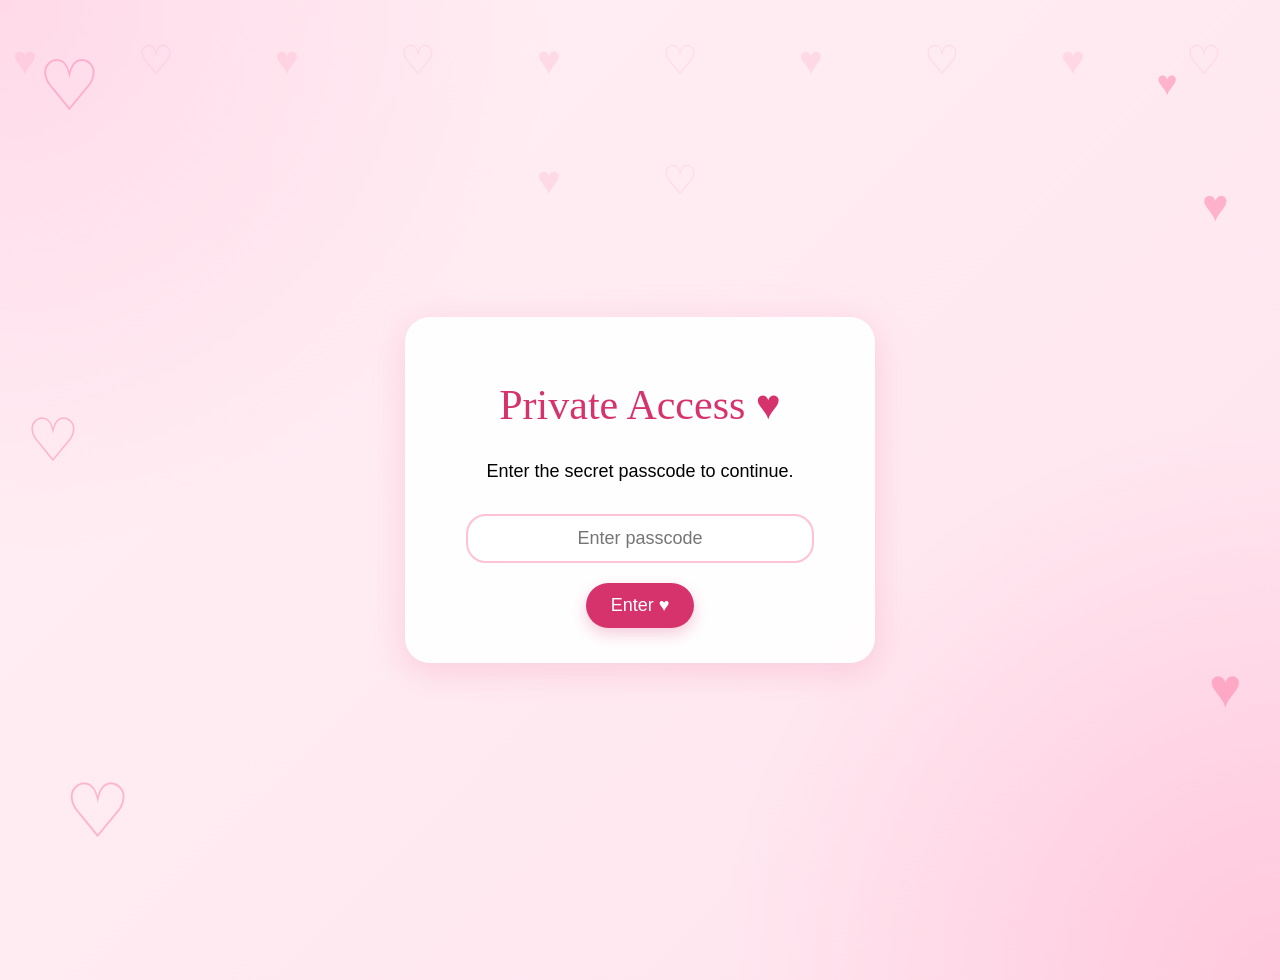
==== index.html @ bd4b5fe3 "Add files via upload Initial website upload" ====
<!DOCTYPE html>
<html lang="en">

<head>
    <meta charset="UTF-8">

    <meta name="viewport" content="width=device-width, initial-scale=1.0">

    <title>A Little Something Just For You ♥️</title>

    <link rel="stylesheet" href="css/style.css">
</head>

<body>

    <!-- FLOATING HEARTS -->
    <div class="heart-decorations">
        <span class="heart heart-1">♡</span>
        <span class="heart heart-2">♥</span>
        <span class="heart heart-3">♡</span>
        <span class="heart heart-4">♥</span>
        <span class="heart heart-5">♡</span>
        <span class="heart heart-6">♥</span>
    </div>


    <!-- PASSWORD SCREEN -->
    <div id="lockScreen" class="lock-screen">

        <div class="lock-card">

            <h1>Private Access ♥️</h1>

            <p>Enter the secret passcode to continue.</p>

            <input
                type="password"
                id="passcodeInput"
                placeholder="Enter passcode"
            >

            <button id="unlockButton">
                Enter ♥️
            </button>

            <p id="errorMessage" class="hidden">
                Wrong passcode 😅 Try again.
            </p>

        </div>

    </div>


    <!-- WELCOME SCREEN -->
    <div id="welcomeScreen" class="welcome-screen hidden">

        <h1>Welcome my beautiful Princess ♥️</h1>

        <p>Te amo!</p>

    </div>


    <!-- MAIN SITE -->
    <div id="siteContent" class="hidden">


        <!-- BACKGROUND MUSIC -->
        <audio id="backgroundMusic" loop>

            <source
                src="audio/one-in-a-million.flac"
                type="audio/flac"
            >

        </audio>


        <!-- NORMAL WEBSITE -->
        <div id="mainCard" class="card">


            <h1>A Little Something Just For You ♥️</h1>

            <p>
                I made this little website just for you.
            </p>


            <!-- HERO VIDEO -->
            <video
                class="hero-video"
                autoplay
                muted
                loop
                playsinline
            >

                <source
                    src="images/hero.gif.mp4"
                    type="video/mp4"
                >

                Your browser does not support the video tag.

            </video>


            <!-- MESSAGE -->
            <div class="message">

                <h2>Why I Made This 💕</h2>

                <p>
                    I wanted to make you something a little different.
                    Something that I built myself using my own hands,
                    just for you.
                </p>

            </div>


            <!-- MEMORIES -->
            <section class="memories">

                <h2>
                    Our Memories

                    <button
                        id="secretHeart"
                        class="secret-heart"
                    >
                        ♥️
                    </button>

                </h2>


                <div class="photo-grid">

                    <img
                        src="images/us-3.jpg"
                        alt="A memory of us."
                    >

                    <img
                        src="images/us-2.jpg"
                        alt="Another memory of us."
                    >

                    <img
                        src="images/us-1.jpg"
                        alt="Another memory of us."
                    >

                </div>

            </section>


            <!-- DATE SURPRISE -->
            <div class="surprise">

                <h2>There's one more thing...</h2>

                <button id="revealButton">
                    Click Me ♥️
                </button>


                <!-- HIDDEN DATE QUESTION -->
                <div id="hiddenMessage" class="hidden">

                    <h2>
                        Will you go on a date with me? ♥️
                    </h2>


                    <div class="date-buttons">

                        <button id="yesButton">
                            Yes! ♥️
                        </button>

                        <button id="notYetButton">
                            Not Yet... 😅
                        </button>

                    </div>


                    <!-- YES RESPONSE -->
                    <div id="yesMessage" class="hidden">

                        <h2>YAYYYY 💕</h2>

                        <p>
                            I knew you'd make the right choice 😌♥️
                        </p>
<div class="countdown-container">

        <h2>Our Cancun Adventure 🌴☀️</h2>

        <p>
            The Countdown to our next adventure together !
        </p>
        
        <p>
            February 13, 2027 - 5:43 AM ♥️
        </p>

        <div class="countdown">

            <div class="time-box">
                <span id="days">00</span>
                <small>Days</small>
            </div>

            <div class="time-box">
                <span id="hours">00</span>
                <small>Hours</small>
            </div>

            <div class="time-box">
                <span id="minutes">00</span>
                <small>Minutes</small>
            </div>

            <div class="time-box">
                <span id="seconds">00</span>
                <small>Seconds</small>
            </div>

        </div>

        <p id="countdownFinished" class="hidden">
            The wait is over! Cancun, here we come! 🌴♥️
        </p>

    </div>

</div>


                    <!-- FUNNY RESPONSE -->
                    <div id="funnyMessage" class="hidden">

                        <h2>
                            It Was Just A Suggestion...
                        </h2>

                        <p>
                            You're going to be my date 😭❤️‍🔥
                        </p>

                        <img
                            class="dog-photo"
                            src="images/dog-date-invitation.jpg"
                            alt="Her dog looking threatening in a funny way"
                        >

                        <p>
                            Consider this your official invitation 🐾♥️
                        </p>

                    </div>

                </div>

            </div>

        </div>
        <!-- END MAIN CARD -->


        <!-- SECRET POEM PAGE -->
        <div id="poemPage" class="poem-page hidden">

            <div class="poem-card">

                <h1>You Found My Secret ♥️</h1>

                <p class="poem-intro">
                    I was wondering if you'd find this.
                </p>

                <!-- OUR CHILDHOOD MEMORY -->
<div class="old-memory">

    <div class="polaroid">

        <img
            src="images/our-first-memory.jpeg"
            alt="A special memory of us from years ago"
        >

        <p>Where our story began ♥️</p>

    </div>

</div>


                <div class="poem">

                    <h2>
                        Four Years Apart, Still Us ❤️
                    </h2>


                    <p>
                        Four years apart, yet somehow still together,<br>
                        holding on through every change in weather.<br>
                        But our story began long before these years,<br>
                        back when we were kids, before these hopes and fears.
                    </p>


                    <p>
                        Not everyone believes in where this road will end,<br>
                        and we've heard the doubts from family and friends.<br>
                        We've faced the distance, criticism, and pain,<br>
                        yet somehow we keep choosing us again.
                    </p>


                    <p>
                        And through it all, we've put our trust in God,<br>
                        even when the path ahead felt long and hard.<br>
                        Maybe we don't know exactly what comes next,<br>
                        but I know whose hand I want to hold through it.
                    </p>


                    <p>
                        Because I loved you when I first decided<br>
                        that one day you were the woman I wanted to marry.<br>
                        I love you now, after everything we've been through,<br>
                        and somehow every year makes me more certain of you.
                    </p>


                    <p>
                        We're not there yet, but we're getting so close.<br>
                        Closer to the life we've talked about the most.<br>
                        No more counting miles or wishing you were near,<br>
                        just waking up together year after year.
                    </p>


                    <p>
                        And I'm impatient—I won't even pretend.<br>
                        I want our home, our family, and everything ahead.<br>
                        I want to spoil you more than you'll ever let me,<br>
                        and spend my life finding new ways to make you happy.
                    </p>


                    <p>
                        We've already made it through so much apart.<br>
                        Imagine what we'll do when distance isn't part<br>
                        of the story anymore—just you and me, together,<br>
                        finally beginning the rest of our forever. ❤️
                    </p>

                </div>


                <!-- RETURN TO MAIN WEBSITE -->
                <button
                    id="backFromPoem"
                    class="back-button"
                >
                    ← Back to us ♥️
                </button>

            </div>

        </div>
        <!-- END SECRET POEM -->


    </div>
    <!-- END SITE CONTENT -->


    <script src="js/script.js"></script>

</body>

</html>
---- css/style.css ----
/* ================================
   PAGE / BACKGROUND
================================ */

body {
    font-family: Arial, sans-serif;
    text-align: center;

    background:
        radial-gradient(circle at top left, #ffd9e8, transparent 35%),
        radial-gradient(circle at bottom right, #ffc7dc, transparent 35%),
        linear-gradient(135deg, #fff0f5, #ffe4ee);

    margin: 0;
    padding: 40px;

    position: relative;
    min-height: 100vh;
}


/* ================================
   SMALL BACKGROUND HEARTS
================================ */

body::before {
    content: "♥  ♡  ♥  ♡  ♥  ♡  ♥  ♡  ♥  ♡  ♥  ♡";

    position: fixed;
    top: 0;
    left: 0;

    width: 100%;
    height: 100%;

    font-size: 40px;
    line-height: 120px;
    letter-spacing: 45px;

    color: #ff8fb3;
    opacity: 0.20;

    pointer-events: none;
    z-index: -1;

    overflow: hidden;
}


/* ================================
   MAIN CARD
================================ */

.card {
    background-color: rgba(255, 255, 255, 0.92);
    max-width: 600px;
    margin: 0 auto;
    padding: 30px;
    border-radius: 25px;

    box-shadow:
        0 10px 30px rgba(214, 51, 108, 0.12),
        0 0 35px rgba(255, 180, 210, 0.15);

    backdrop-filter: blur(6px);

    position: relative;
    z-index: 2;
}

.card:hover {
    transform: translateY(-3px);

    box-shadow:
        0 14px 35px rgba(214, 51, 108, 0.16),
        0 0 40px rgba(255, 180, 210, 0.18);
}


/* ================================
   HEADINGS / TEXT
================================ */

h1,
h2 {
    font-family: "Brush Script MT", "Segoe Script", cursive;
    font-weight: normal;
}

h1 {
    color: #d6336c;
    font-size: 42px;
}

h2 {
    font-size: 30px;
}

p {
    font-family: Arial, sans-serif;
    font-size: 18px;
    line-height: 1.6;
}


/* ================================
   MAIN IMAGE
================================ */

.main-photo {
    width: 100%;
    max-width: 440px;
    height: auto;

    border-radius: 20px;
}


/* ================================
   HERO VIDEO
================================ */

.hero-video {
    width: 100%;
    max-width: 440px;

    border-radius: 20px;

    box-shadow:
        0 8px 20px rgba(214, 51, 108, 0.12);
}


/* ================================
   MESSAGE SECTION
================================ */

.message {
    margin-top: 30px;
    padding: 20px;

    background-color: #fff5f8;

    border-radius: 15px;
}

.message h2 {
    color: #d6336c;
}


/* ================================
   MEMORIES SECTION
================================ */

.memories {
    margin-top: 40px;
}

.memories h2 {
    color: #d6336c;
}

.photo-grid {
    display: grid;

    grid-template-columns: repeat(3, 1fr);

    gap: 12px;
}

.photo-grid img {
    width: 100%;
    height: 180px;

    object-fit: cover;

    border-radius: 15px;

    box-shadow:
        0 6px 15px rgba(0, 0, 0, 0.08);

    transition:
        transform 0.3s ease,
        box-shadow 0.3s ease;
}

.photo-grid img:hover {
    transform: scale(1.03);

    box-shadow:
        0 10px 22px rgba(214, 51, 108, 0.18);
}


/* ================================
   SURPRISE SECTION
================================ */

.surprise {
    margin-top: 40px;
}

.surprise h2 {
    color: #d6336c;
}


/* ================================
   REVEAL BUTTON
================================ */

#revealButton {
    background-color: #d6336c;
    color: white;

    border: none;

    padding: 15px 25px;

    font-size: 18px;

    border-radius: 25px;

    cursor: pointer;

    box-shadow:
        0 6px 15px rgba(214, 51, 108, 0.25);

    transition:
        transform 0.3s ease,
        box-shadow 0.3s ease;
}

#revealButton:hover {
    transform: scale(1.1);

    box-shadow:
        0 8px 20px rgba(214, 51, 108, 0.35);
}


/* ================================
   HIDDEN QUESTION
================================ */

#hiddenMessage {
    margin-top: 25px;
    padding: 20px;

    background-color: #fff5f8;

    border-radius: 15px;
}


/* ================================
   DATE BUTTONS
================================ */

.date-buttons {
    display: flex;

    gap: 15px;

    justify-content: center;

    margin-top: 20px;
}

#yesButton,
#notYetButton {
    border: none;

    padding: 15px 25px;

    font-size: 18px;

    border-radius: 25px;

    cursor: pointer;

    transition:
        transform 0.2s ease,
        box-shadow 0.2s ease;
}

#yesButton {
    background-color: #d6336c;
    color: white;

    box-shadow:
        0 6px 15px rgba(214, 51, 108, 0.25);
}

#notYetButton {
    background-color: #ff9fc4;
    color: white;
}

#yesButton:hover,
#notYetButton:hover {
    transform: scale(1.05);
}

#yesButton:hover {
    box-shadow:
        0 8px 20px rgba(214, 51, 108, 0.35);
}


/* ================================
   YES RESPONSE
================================ */

/*
This overrides the cursive h2 font ONLY
for the YAYYYY message.
*/

#yesMessage h2 {
    font-family: "Trebuchet MS", Arial, sans-serif;

    font-size: 32px;
    font-weight: bold;

    color: #d6336c;
}

#yesMessage p {
    font-family: Arial, sans-serif;
}


/* ================================
   FUNNY RESPONSE
================================ */

#funnyMessage {
    margin-top: 25px;
    padding: 20px;

    background-color: #fff5f8;

    border-radius: 15px;
}

/*
Also makes this response easier to read.
*/

#funnyMessage h2 {
    font-family: "Trebuchet MS", Arial, sans-serif;

    font-size: 28px;
    font-weight: bold;

    color: #d6336c;
}

#funnyMessage p {
    font-family: Arial, sans-serif;
}


/* ================================
   DOG PHOTO
================================ */

.dog-photo {
    width: 100%;
    max-width: 350px;

    margin-top: 15px;

    border-radius: 20px;

    box-shadow:
        0 6px 18px rgba(214, 51, 108, 0.12);
}


/* ================================
   PASSCODE SCREEN
================================ */

.lock-screen {
    min-height: 100vh;

    display: flex;

    justify-content: center;
    align-items: center;
}

.lock-card {
    background-color: rgba(255, 255, 255, 0.92);
    padding: 35px;
    border-radius: 25px;
    max-width: 400px;
    width: 100%;

    box-shadow:
        0 10px 30px rgba(214, 51, 108, 0.12),
        0 0 35px rgba(255, 180, 210, 0.15);

    backdrop-filter: blur(6px);

    position: relative;
    z-index: 2;
}


/* ================================
   PASSCODE INPUT
================================ */

#passcodeInput {
    width: 80%;

    padding: 12px;

    font-size: 18px;

    border: 2px solid #ffc1d6;

    border-radius: 20px;

    text-align: center;

    margin-top: 10px;

    outline: none;
}

#passcodeInput:focus {
    border-color: #d6336c;

    box-shadow:
        0 0 8px rgba(214, 51, 108, 0.20);
}


/* ================================
   UNLOCK BUTTON
================================ */

#unlockButton {
    display: block;

    margin: 20px auto 0;

    background-color: #d6336c;
    color: white;

    border: none;

    padding: 12px 25px;

    font-size: 18px;

    border-radius: 25px;

    cursor: pointer;

    box-shadow:
        0 6px 15px rgba(214, 51, 108, 0.25);

    transition:
        transform 0.2s ease,
        box-shadow 0.2s ease;
}

#unlockButton:hover {
    transform: scale(1.05);

    box-shadow:
        0 8px 20px rgba(214, 51, 108, 0.35);
}


/* ================================
   WRONG PASSWORD MESSAGE
================================ */

#errorMessage {
    color: #d6336c;

    margin-top: 15px;
}


/* ================================
   WELCOME SCREEN
================================ */

.welcome-screen {
    min-height: 100vh;

    display: flex;

    flex-direction: column;

    justify-content: center;
    align-items: center;

    position: relative;
    z-index: 2;

    animation: fadeInUp 0.8s ease;
}

.welcome-screen h1 {
    margin-bottom: 5px;

    font-family:
        "Brush Script MT",
        "Segoe Script",
        cursive;

    font-size: 48px;

    font-weight: normal;
}

.welcome-screen p {
    color: #d6336c;

    font-size: 30px;

    font-family:
        "Brush Script MT",
        "Segoe Script",
        cursive;
}


/* ================================
   LARGE DECORATIVE HEARTS
================================ */

.heart-decorations {
    pointer-events: none;
}

.heart {
    position: fixed;

    color: #ff6f9f;

    opacity: 0.45;

    z-index: 0;

    animation:
        floatHeart 4s ease-in-out infinite;
}

.heart-1 {
    top: 5%;
    left: 3%;

    font-size: 70px;

    animation-delay: 0s;
}

.heart-2 {
    top: 20%;
    right: 4%;

    font-size: 45px;

    animation-delay: 0.8s;
}

.heart-3 {
    top: 45%;
    left: 2%;

    font-size: 60px;

    animation-delay: 1.4s;
}

.heart-4 {
    bottom: 20%;
    right: 3%;

    font-size: 55px;

    animation-delay: 2s;
}

.heart-5 {
    bottom: 5%;
    left: 5%;

    font-size: 75px;

    animation-delay: 2.5s;
}

.heart-6 {
    top: 7%;
    right: 8%;

    font-size: 35px;

    animation-delay: 3s;
}


/* ================================
   FLOATING HEART ANIMATION
================================ */

@keyframes floatHeart {

    0% {
        transform:
            translateY(0)
            rotate(0deg);
    }

    50% {
        transform:
            translateY(-15px)
            rotate(5deg);
    }

    100% {
        transform:
            translateY(0)
            rotate(0deg);
    }
}


/* ================================
   MESSAGE ANIMATION
================================ */

@keyframes fadeInUp {

    from {
        opacity: 0;

        transform:
            translateY(15px);
    }

    to {
        opacity: 1;

        transform:
            translateY(0);
    }
}

.show-animation {
    animation:
        fadeInUp 0.8s ease;
}


/* ================================
   MOBILE VERSION
================================ */

@media (max-width: 600px) {

    body {
        padding: 15px;
    }

    .card {
        padding: 20px;
    }

    h1 {
        font-size: 34px;
    }

    h2 {
        font-size: 27px;
    }

    #yesMessage h2 {
        font-size: 30px;
    }

    #funnyMessage h2 {
        font-size: 26px;
    }

    .welcome-screen h1 {
        font-size: 38px;
    }

    .welcome-screen p {
        font-size: 26px;
    }

    .photo-grid {
        grid-template-columns: 1fr;
    }

    .photo-grid img {
        height: 250px;
    }

    .date-buttons {
        flex-direction: column;
    }

    .lock-card {
        padding: 25px 20px;
    }

    .heart-1,
    .heart-3,
    .heart-5 {
        font-size: 45px;
    }
}


/* ================================
   REDUCED MOTION
================================ */

@media (prefers-reduced-motion: reduce) {

    .heart,
    .show-animation,
    .card,
    .photo-grid img,
    #revealButton,
    #unlockButton,
    #yesButton,
    #notYetButton {

        animation: none;
        transition: none;
    }
}


/* ================================
   HIDDEN ELEMENTS

   KEEP THIS AT THE VERY BOTTOM!
================================ */

.hidden {
    display: none !important;
}

.secret-heart {
    background: none;
    border: none;
    padding: 0;

    color: #d6336c;
    font-size: inherit;

    cursor: pointer;

    display: inline-block;

    transition: transform 0.3s ease;
}

.secret-heart:hover {
    transform: scale(1.25);
}

.poem-card {
    background-color: white;
    max-width: 600px;
    margin: 60px auto;
    padding: 40px;
    border-radius: 25px;
    box-shadow: 0 10px 30px rgba(0, 0, 0, 0.1);
}

.poem-card h1 {
    color: #d6336c;
}

.poem-intro {
    color: #d6336c;
    font-style: italic;
}

.poem {
    margin: 30px 0;
    padding: 25px;
    background-color: #fff5f8;
    border-radius: 20px;

    font-family: Georgia, serif;
    font-size: 19px;
    line-height: 1.9;
}

.back-button {
    display: inline-block;

    background-color: #d6336c;
    color: white;

    padding: 12px 24px;
    border-radius: 25px;

    text-decoration: none;

    transition: transform 0.2s ease;
}

.back-button:hover {
    transform: scale(1.05);
}
 .poem-card {
    position: relative;
    z-index: 2;

    background-color: white;

    max-width: 650px;
    margin: 60px auto;
    padding: 40px;

    border-radius: 25px;

    box-shadow: 0 10px 30px rgba(0, 0, 0, 0.1);
}

.poem-card h1 {
    color: #d6336c;
    margin-bottom: 5px;
}

.poem-intro {
    color: #d6336c;
    font-style: italic;
    margin-bottom: 30px;
}

.poem {
    margin: 30px 0;
    padding: 30px;

    background-color: #fff5f8;

    border-radius: 20px;

    font-family: Georgia, serif;
    font-size: 18px;
    line-height: 1.8;
}

.poem h2 {
    color: #d6336c;
    margin-bottom: 30px;
}

.poem p {
    margin-bottom: 30px;
}

.poem p:last-child {
    margin-bottom: 0;
}

.back-button {
    display: inline-block;

    background-color: #d6336c;
    color: white;

    padding: 12px 24px;

    border-radius: 25px;

    text-decoration: none;

    transition: transform 0.2s ease;
}

.back-button:hover {
    transform: scale(1.05);
}


/* Mobile adjustments */

@media (max-width: 600px) {

    .poem-card {
        margin: 20px auto;
        padding: 20px;
    }

    .poem {
        padding: 20px;
        font-size: 16px;
        line-height: 1.7;
    }
}

.music-selection {
    margin-bottom: 30px;
}

#musicButton {
    background-color: #fff5f8;
    color: #d6336c;

    border: 2px solid #ffc1d6;

    padding: 12px 22px;

    font-size: 16px;

    border-radius: 25px;

    cursor: pointer;

    transition: tranform 0.2s ease;
                background-color: 0.2s ease;
}

/* ========================================
   CANCUN COUNTDOWN
======================================== */

.countdown-container {
    margin-top: 30px;
    padding: 25px 15px;

    background: linear-gradient(
        135deg,
        #fff0f5,
        #ffe4ec
    );

    border-radius: 20px;

    animation: fadeInUp 0.8s ease;
}

.countdown-container h2 {
    color: #d6336c;
    margin-bottom: 10px;
}

.countdown {
    display: grid;
    grid-template-columns: repeat(4, minmax(0, 1fr));

    gap: 10px;
    margin-top: 25px;
}

.time-box {
    background: white;

    padding: 15px 5px;

    border-radius: 15px;

    box-shadow: 0 5px 15px rgba(0, 0, 0, 0.08);

    display: flex;
    flex-direction: column;
    align-items: center;

    gap: 5px;
}

.time-box span {
    font-size: clamp(18px, 4vw, 30px);
    font-weight: bold;
    color: #d6336c;
}

.time-box small {
    font-size: 11px;
    color: #777;
}

#countdownFinished {
    color: #d6336c;
    font-weight: bold;
    margin-top: 20px;
}

/* ========================================
   SECRET POEM - VINTAGE CHILDHOOD PHOTO
======================================== */

/* Centers the photo above the poem */
.old-memory {
    display: flex;
    justify-content: center;
    align-items: center;

    width: 100%;
    margin: 30px auto 40px;
    padding: 10px;

    box-sizing: border-box;
}

/* Vintage Polaroid frame */
.polaroid {
    position: relative;

    width: 100%;
    max-width: 340px;

    padding: 14px 14px 25px;
    box-sizing: border-box;

    background: #f5eddd;
    border: 1px solid #e3d5bf;
    border-radius: 5px;

    box-shadow:
        0 12px 30px rgba(75, 55, 35, 0.18),
        inset 0 0 18px rgba(150, 110, 65, 0.08);

    transform: rotate(-3deg);

    transition:
        transform 0.4s ease,
        box-shadow 0.4s ease;
}

/* Slightly straightens photo when hovered */
.polaroid:hover {
    transform: rotate(0deg) scale(1.02);

    box-shadow:
        0 16px 35px rgba(75, 55, 35, 0.22);
}

/* Vintage film color filter */
.polaroid img {
    display: block;

    width: 100%;
    height: auto;

    object-fit: contain;
    border-radius: 3px;

    filter:
        sepia(25%)
        saturate(75%)
        contrast(90%)
        brightness(105%);

    transition: filter 0.4s ease;
}

/* Slightly restores original colors on hover */
.polaroid:hover img {
    filter:
        sepia(12%)
        saturate(90%)
        contrast(95%)
        brightness(102%);
}

/* Subtle aged-film grain overlay */
.polaroid::after {
    content: "";

    position: absolute;

    top: 14px;
    left: 14px;
    right: 14px;
    bottom: 75px;

    pointer-events: none;

    background-image:
        url("data:image/svg+xml,%3Csvg viewBox='0 0 180 180' xmlns='http://www.w3.org/2000/svg'%3E%3Cfilter id='noise'%3E%3CfeTurbulence type='fractalNoise' baseFrequency='.8' numOctaves='3' stitchTiles='stitch'/%3E%3C/filter%3E%3Crect width='100%25' height='100%25' filter='url(%23noise)' opacity='.25'/%3E%3C/svg%3E");

    opacity: 0.16;
    mix-blend-mode: multiply;

    border-radius: 3px;
}

/* Handwritten-style caption */
.polaroid p {
    font-family:
        "Brush Script MT",
        "Segoe Script",
        cursive;

    font-size: 21px;
    font-style: italic;

    color: #8b5e56;

    text-align: center;

    margin: 20px 0 0;
}

/* Keep the poem below the photo */
.poem-page {
    display: block;
    width: 100%;
}

.poem-page.hidden {
    display: none !important;
}

.poem-card {
    display: flex;
    flex-direction: column;
    align-items: center;

    width: 100%;
    max-width: 650px;

    margin: 40px auto;
    padding: 30px 20px;

    box-sizing: border-box;
}

.poem {
    width: 100%;
    box-sizing: border-box;
    margin: 20px 0;
}

/* ========================================
   MOBILE RESPONSIVE DESIGN
======================================== */

@media (max-width: 600px) {

    .old-memory {
        padding: 5px;
        margin: 25px auto 35px;
    }

    .polaroid {
        max-width: 280px;
        padding: 10px 10px 20px;

        transform: rotate(-2deg);
    }

    .polaroid::after {
        top: 10px;
        left: 10px;
        right: 10px;
        bottom: 65px;
    }

    .polaroid p {
        font-size: 18px;
        margin-top: 15px;
    }

    .poem-card {
        padding: 20px 15px;
    }
}

/* ========================================
   FIX SECRET POEM PAGE LAYOUT
======================================== */

.poem-page {
    display: block;
    width: 100%;
}

.poem-page.hidden {
    display: none !important;
}

.poem-card {
    display: flex;
    flex-direction: column;
    align-items: center;

    width: 100%;
    max-width: 650px;

    margin: 40px auto;
    padding: 30px 20px;

    box-sizing: border-box;
}

.old-memory {
    display: flex;
    justify-content: center;

    width: 100%;
    margin: 25px auto 35px;
}

.polaroid {
    width: 100%;
    max-width: 320px;

    padding: 12px 12px 20px;
    box-sizing: border-box;

    background: #fffdf9;
    border-radius: 8px;

    box-shadow: 0 8px 25px rgba(0, 0, 0, 0.12);

    transform: rotate(-2deg);
}

.polaroid img {
    display: block;
    width: 100%;
    height: auto;

    object-fit: contain;
    border-radius: 4px;
}

.polaroid p {
    text-align: center;
    font-family: Georgia, serif;
    font-style: italic;
    color: #b94b73;
    margin: 15px 0 0;
}

.poem {
    width: 100%;
    box-sizing: border-box;
    margin: 20px 0;
}

@media (max-width: 600px) {
    .poem-card {
        padding: 20px 15px;
    }

    .polaroid {
        max-width: 260px;
    }
}
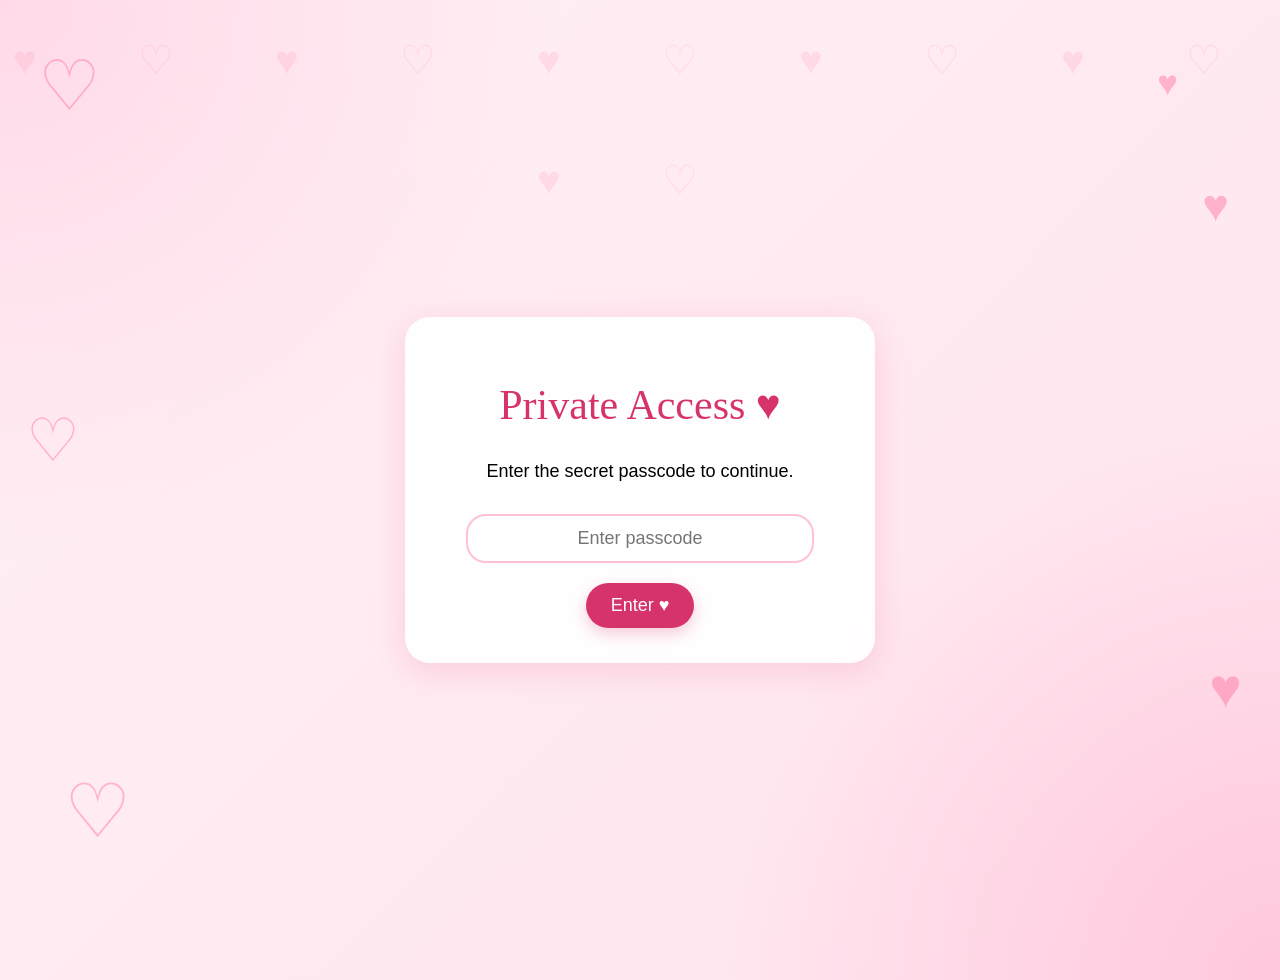
==== commit d2ee3173: "Update index.html" ====
--- a/index.html
+++ b/index.html
@@ -67,11 +67,11 @@
 
 
         <!-- BACKGROUND MUSIC -->
-        <audio id="backgroundMusic" loop>
+         <audio id="backgroundMusic" loop>
 
             <source
-                src="audio/one-in-a-million.flac"
-                type="audio/flac"
+                src="audio/background-music.mp3"
+                type="audio/mpeg"
             >
 
         </audio>
@@ -389,4 +389,4 @@
 
 </body>
 
-</html>+</html>
